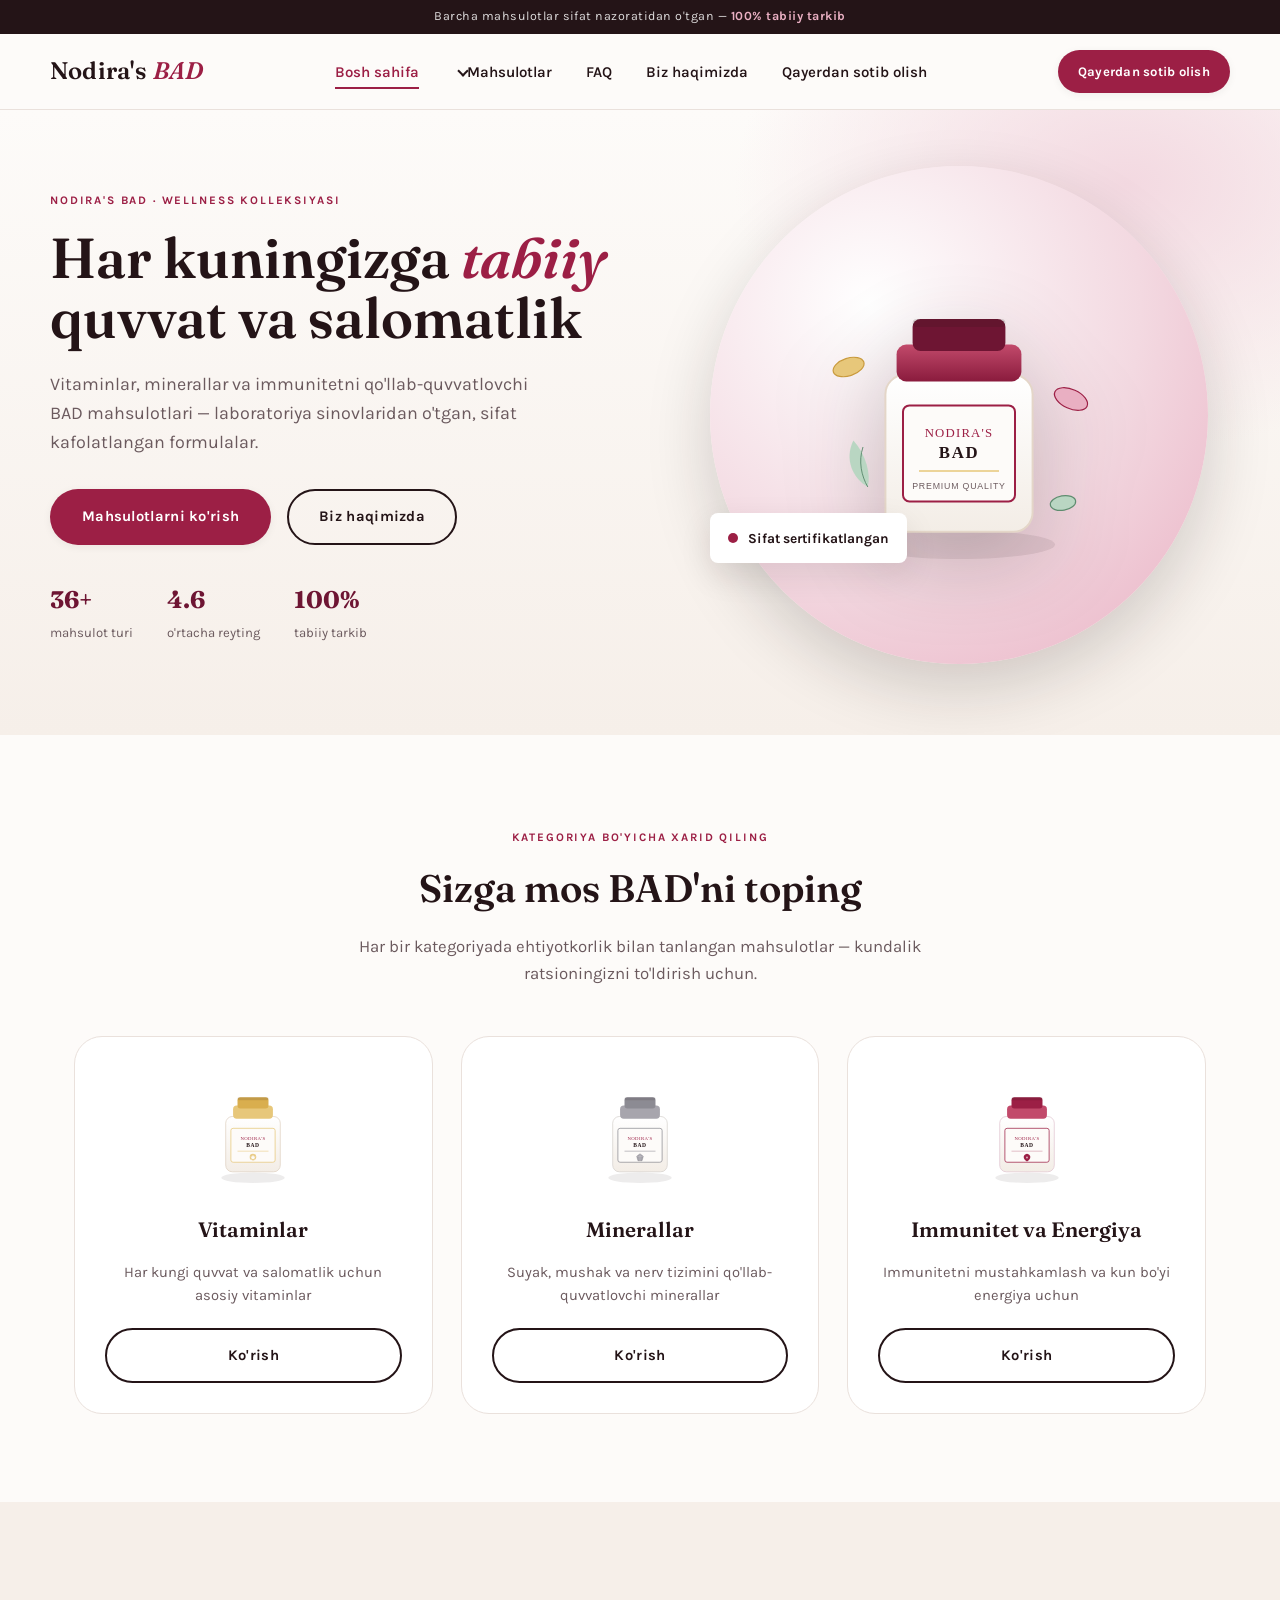
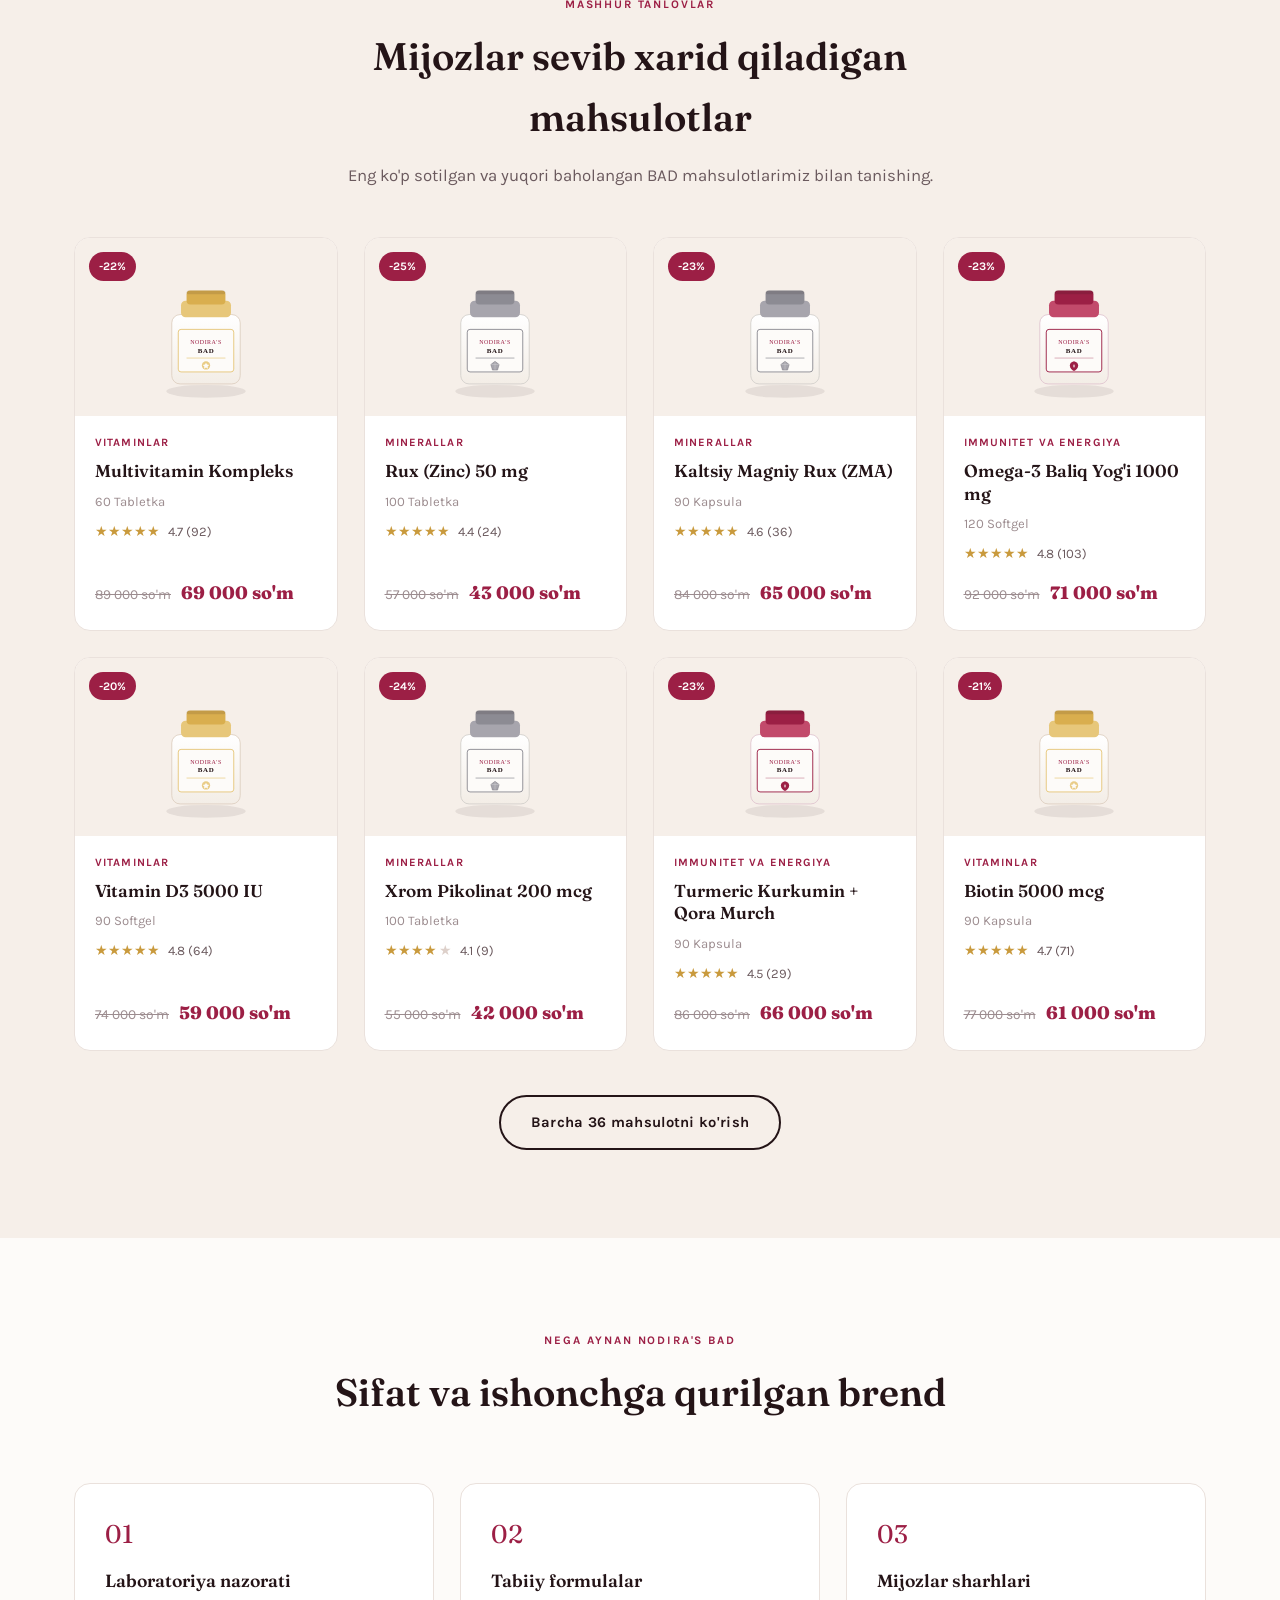
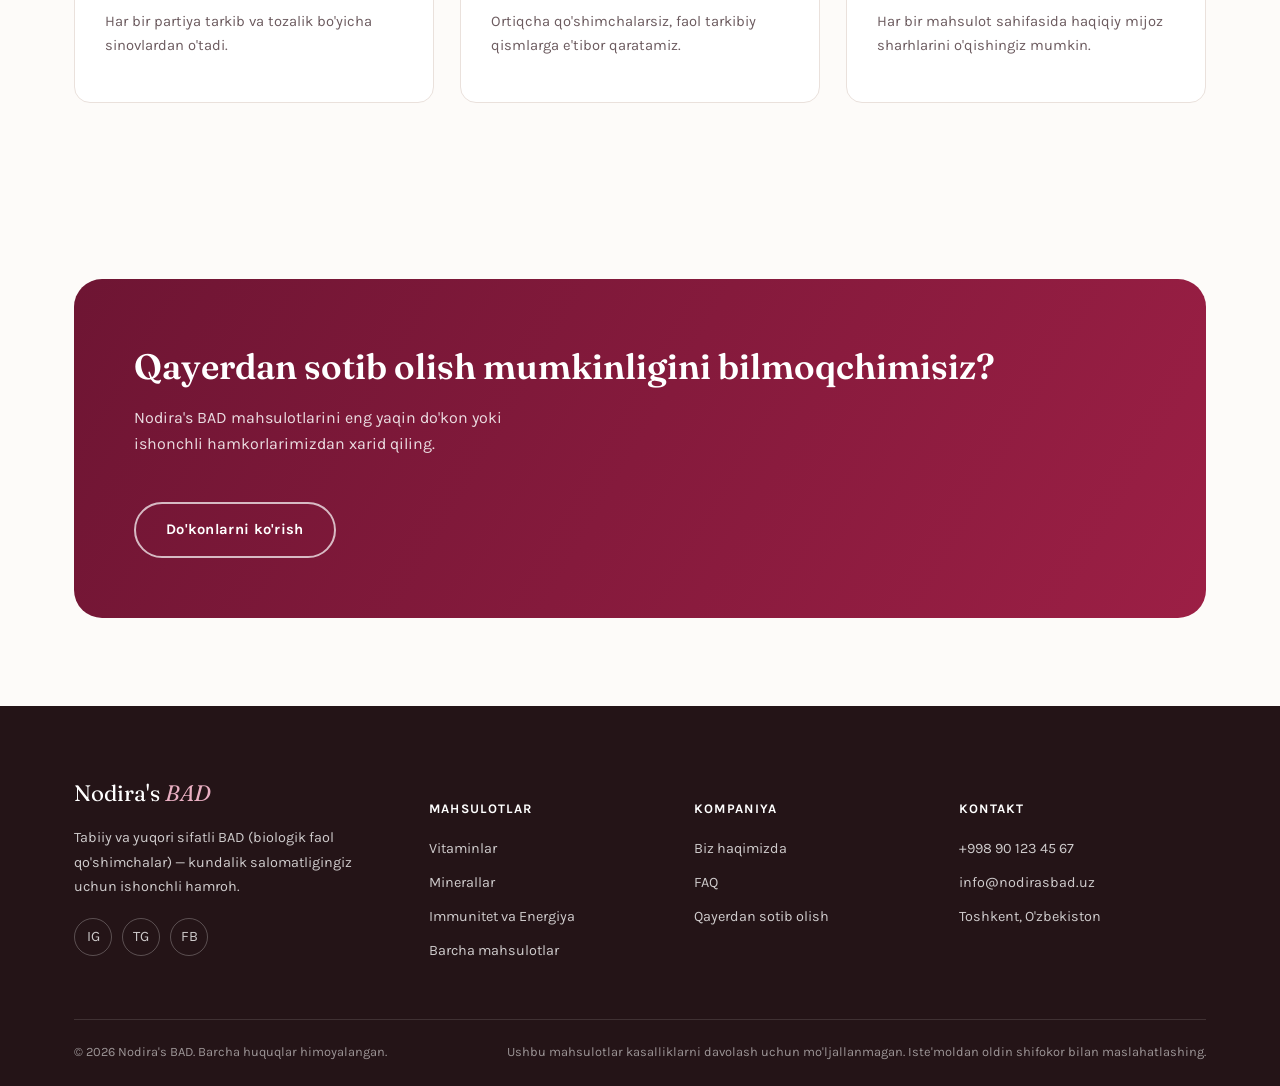
==== index.html @ ff039cf9 "Add Nodira's BAD vitamin/supplement catalog website Static multi-page site with product catalog (36 " ====
<!DOCTYPE html>
<html lang="uz">
<head>
<meta charset="UTF-8">
<meta name="viewport" content="width=device-width, initial-scale=1.0">
<title>Nodira's BAD — Tabiiy vitamin va BAD mahsulotlari</title>
<meta name="description" content="Nodira's BAD — yuqori sifatli vitaminlar, minerallar va immunitetni qo'llab-quvvatlovchi BAD mahsulotlari. Tabiiy, xavfsiz va ishonchli.">
<link rel="icon" type="image/svg+xml" href="assets/images/favicon.svg">
<link rel="preconnect" href="https://fonts.googleapis.com">
<link rel="preconnect" href="https://fonts.gstatic.com" crossorigin>
<link href="https://fonts.googleapis.com/css2?family=Fraunces:ital,opsz,wght@0,9..144,400;0,9..144,600;0,9..144,700;1,9..144,500&family=Karla:wght@400;500;600;700;800&display=swap" rel="stylesheet">
<link rel="stylesheet" href="assets/css/style.css">
</head>
<body>

<header class="site-header">
  <div class="topbar">Barcha mahsulotlar sifat nazoratidan o'tgan — <strong>100% tabiiy tarkib</strong></div>
  <nav class="navbar container">
    <a href="index.html" class="logo">Nodira's <span>BAD</span></a>
    <ul class="nav-links">
      <li><a href="index.html" class="is-active">Bosh sahifa</a></li>
      <li class="has-dropdown">
        <a href="products.html">Mahsulotlar</a>
        <ul class="dropdown">
          <li><a href="products.html">Barcha mahsulotlar</a></li>
          <li><a href="products.html?category=vitaminlar">Vitaminlar</a></li>
          <li><a href="products.html?category=minerallar">Minerallar</a></li>
          <li><a href="products.html?category=immunitet">Immunitet va Energiya</a></li>
        </ul>
      </li>
      <li><a href="faq.html">FAQ</a></li>
      <li><a href="about.html">Biz haqimizda</a></li>
      <li><a href="where-to-buy.html">Qayerdan sotib olish</a></li>
    </ul>
    <div class="nav-actions">
      <a href="where-to-buy.html" class="btn btn-primary btn-sm">Qayerdan sotib olish</a>
    </div>
    <button class="nav-toggle" aria-label="Menyuni ochish"><span></span><span></span><span></span></button>
  </nav>
</header>

<div class="mobile-nav">
  <button class="mobile-nav-close" aria-label="Yopish">&#10005;</button>
  <a href="index.html">Bosh sahifa</a>
  <a href="products.html">Mahsulotlar</a>
  <div class="sub">
    <a href="products.html?category=vitaminlar">Vitaminlar</a>
    <a href="products.html?category=minerallar">Minerallar</a>
    <a href="products.html?category=immunitet">Immunitet va Energiya</a>
  </div>
  <a href="faq.html">FAQ</a>
  <a href="about.html">Biz haqimizda</a>
  <a href="where-to-buy.html">Qayerdan sotib olish</a>
  <div class="mobile-actions"><a href="where-to-buy.html" class="btn btn-primary btn-block">Qayerdan sotib olish</a></div>
</div>

<main>

  <section class="hero">
    <div class="container hero-inner">
      <div class="hero-copy">
        <span class="eyebrow">Nodira's BAD &middot; Wellness Kolleksiyasi</span>
        <h1>Har kuningizga <em>tabiiy</em> quvvat va salomatlik</h1>
        <p>Vitaminlar, minerallar va immunitetni qo'llab-quvvatlovchi BAD mahsulotlari — laboratoriya sinovlaridan o'tgan, sifat kafolatlangan formulalar.</p>
        <div class="hero-actions">
          <a href="products.html" class="btn btn-primary">Mahsulotlarni ko'rish</a>
          <a href="about.html" class="btn btn-outline">Biz haqimizda</a>
        </div>
        <div class="hero-stats">
          <div><strong>36+</strong><span>mahsulot turi</span></div>
          <div><strong>4.6</strong><span>o'rtacha reyting</span></div>
          <div><strong>100%</strong><span>tabiiy tarkib</span></div>
        </div>
      </div>
      <div class="hero-art">
        <div class="ring"></div>
        <img src="assets/images/hero-bottle.svg" alt="Nodira's BAD mahsulot idishi">
        <div class="hero-badge"><span class="dot"></span> Sifat sertifikatlangan</div>
      </div>
    </div>
  </section>

  <section class="section" id="categories">
    <div class="container">
      <div class="section-head">
        <span class="eyebrow">Kategoriya bo'yicha xarid qiling</span>
        <h2>Sizga mos BAD'ni toping</h2>
        <p>Har bir kategoriyada ehtiyotkorlik bilan tanlangan mahsulotlar — kundalik ratsioningizni to'ldirish uchun.</p>
      </div>
      <div class="category-grid" id="categoryGrid"></div>
    </div>
  </section>

  <section class="section section--alt" id="featured">
    <div class="container">
      <div class="section-head">
        <span class="eyebrow">Mashhur tanlovlar</span>
        <h2>Mijozlar sevib xarid qiladigan mahsulotlar</h2>
        <p>Eng ko'p sotilgan va yuqori baholangan BAD mahsulotlarimiz bilan tanishing.</p>
      </div>
      <div class="product-grid" id="featuredGrid"></div>
      <div style="text-align:center; margin-top:44px;">
        <a href="products.html" class="btn btn-outline">Barcha 36 mahsulotni ko'rish</a>
      </div>
    </div>
  </section>

  <section class="section">
    <div class="container">
      <div class="section-head">
        <span class="eyebrow">Nega aynan Nodira's BAD</span>
        <h2>Sifat va ishonchga qurilgan brend</h2>
      </div>
      <div class="values-grid">
        <div class="value-card">
          <span class="num">01</span>
          <h4>Laboratoriya nazorati</h4>
          <p>Har bir partiya tarkib va tozalik bo'yicha sinovlardan o'tadi.</p>
        </div>
        <div class="value-card">
          <span class="num">02</span>
          <h4>Tabiiy formulalar</h4>
          <p>Ortiqcha qo'shimchalarsiz, faol tarkibiy qismlarga e'tibor qaratamiz.</p>
        </div>
        <div class="value-card">
          <span class="num">03</span>
          <h4>Mijozlar sharhlari</h4>
          <p>Har bir mahsulot sahifasida haqiqiy mijoz sharhlarini o'qishingiz mumkin.</p>
        </div>
      </div>
    </div>
  </section>

  <section class="section">
    <div class="container">
      <div class="cta-band">
        <div>
          <h2>Qayerdan sotib olish mumkinligini bilmoqchimisiz?</h2>
          <p>Nodira's BAD mahsulotlarini eng yaqin do'kon yoki ishonchli hamkorlarimizdan xarid qiling.</p>
        </div>
        <a href="where-to-buy.html" class="btn btn-outline-light">Do'konlarni ko'rish</a>
      </div>
    </div>
  </section>

</main>

<footer class="site-footer">
  <div class="container">
    <div class="footer-grid">
      <div>
        <div class="footer-logo">Nodira's <span>BAD</span></div>
        <p>Tabiiy va yuqori sifatli BAD (biologik faol qo'shimchalar) — kundalik salomatligingiz uchun ishonchli hamroh.</p>
        <div class="social-row">
          <a href="#" aria-label="Instagram">IG</a>
          <a href="#" aria-label="Telegram">TG</a>
          <a href="#" aria-label="Facebook">FB</a>
        </div>
      </div>
      <div class="footer-col">
        <h5>Mahsulotlar</h5>
        <ul>
          <li><a href="products.html?category=vitaminlar">Vitaminlar</a></li>
          <li><a href="products.html?category=minerallar">Minerallar</a></li>
          <li><a href="products.html?category=immunitet">Immunitet va Energiya</a></li>
          <li><a href="products.html">Barcha mahsulotlar</a></li>
        </ul>
      </div>
      <div class="footer-col">
        <h5>Kompaniya</h5>
        <ul>
          <li><a href="about.html">Biz haqimizda</a></li>
          <li><a href="faq.html">FAQ</a></li>
          <li><a href="where-to-buy.html">Qayerdan sotib olish</a></li>
        </ul>
      </div>
      <div class="footer-col">
        <h5>Kontakt</h5>
        <ul>
          <li>+998 90 123 45 67</li>
          <li>info@nodirasbad.uz</li>
          <li>Toshkent, O'zbekiston</li>
        </ul>
      </div>
    </div>
    <div class="footer-bottom">
      <span>&copy; 2026 Nodira's BAD. Barcha huquqlar himoyalangan.</span>
      <span>Ushbu mahsulotlar kasalliklarni davolash uchun mo'ljallanmagan. Iste'moldan oldin shifokor bilan maslahatlashing.</span>
    </div>
  </div>
</footer>

<script src="assets/js/products-data.js"></script>
<script src="assets/js/main.js"></script>
<script src="assets/js/reviews.js"></script>
</body>
</html>
---- assets/css/style.css ----
/* ==========================================================================
   Nodira's BAD — asosiy stil fayli
   Ranglar: oq/krem fon + to'qroq pushti (berry pink) aksent.
   Shrift: Fraunces (sarlavhalar) + Karla (matn).
   ========================================================================== */

:root {
  /* --- Brand ranglari --- */
  --color-bg: #FDFBF9;
  --color-surface: #FFFFFF;
  --color-surface-alt: #F6EFE9;
  --color-ink: #241417;
  --color-ink-soft: #6B5A5E;
  --color-ink-faint: #9C8C8F;

  --color-primary: #9C1F45;
  --color-primary-dark: #6E1533;
  --color-primary-light: #F3D9E1;
  --color-primary-soft: #E9AFC2;

  --color-border: #EAE1DC;
  --color-border-strong: #DDD0CA;

  --color-gold: #C99A3D;
  --color-sale: #9C1F45;

  --shadow-sm: 0 2px 8px rgba(36, 20, 23, 0.06);
  --shadow-md: 0 12px 32px rgba(36, 20, 23, 0.10);
  --shadow-lg: 0 24px 64px rgba(36, 20, 23, 0.18);

  --radius-sm: 8px;
  --radius-md: 16px;
  --radius-lg: 28px;

  --font-display: "Fraunces", Georgia, "Times New Roman", serif;
  --font-body: "Karla", "Segoe UI", sans-serif;

  --container-w: 1180px;
}

* { box-sizing: border-box; }
html { scroll-behavior: smooth; }

body {
  margin: 0;
  background: var(--color-bg);
  color: var(--color-ink);
  font-family: var(--font-body);
  font-size: 16px;
  line-height: 1.6;
  -webkit-font-smoothing: antialiased;
}

img { max-width: 100%; display: block; }
a { color: inherit; text-decoration: none; }
ul { list-style: none; margin: 0; padding: 0; }
button { font-family: inherit; cursor: pointer; }
input, select, textarea { font-family: inherit; font-size: 1rem; }

h1, h2, h3, h4 {
  font-family: var(--font-display);
  color: var(--color-ink);
  margin: 0;
  font-weight: 600;
}

.container {
  max-width: var(--container-w);
  margin: 0 auto;
  padding: 0 24px;
}

.eyebrow {
  display: inline-block;
  font-family: var(--font-body);
  font-weight: 700;
  font-size: 0.72rem;
  letter-spacing: 0.16em;
  text-transform: uppercase;
  color: var(--color-primary);
}

.section {
  padding: 88px 0;
}
.section--alt { background: var(--color-surface-alt); }
.section--tight { padding: 56px 0; }

.section-head {
  max-width: 640px;
  margin: 0 auto 48px;
  text-align: center;
}
.section-head h2 {
  font-size: clamp(1.9rem, 3vw, 2.6rem);
  margin-top: 10px;
}
.section-head p {
  color: var(--color-ink-soft);
  margin-top: 14px;
  font-size: 1.05rem;
}
.section-head--left {
  text-align: left;
  margin: 0 0 40px;
}

/* --- Buttons --- */
.btn {
  display: inline-flex;
  align-items: center;
  justify-content: center;
  gap: 8px;
  padding: 14px 30px;
  border-radius: 999px;
  font-weight: 700;
  font-size: 0.92rem;
  letter-spacing: 0.02em;
  border: 2px solid transparent;
  transition: transform 0.2s ease, box-shadow 0.2s ease, background 0.2s ease, color 0.2s ease;
  white-space: nowrap;
}
.btn-primary {
  background: var(--color-primary);
  color: #fff;
  box-shadow: var(--shadow-sm);
}
.btn-primary:hover { background: var(--color-primary-dark); transform: translateY(-2px); box-shadow: var(--shadow-md); }
.btn-outline {
  background: transparent;
  border-color: var(--color-ink);
  color: var(--color-ink);
}
.btn-outline:hover { background: var(--color-ink); color: #fff; }
.btn-outline-light {
  background: transparent;
  border-color: rgba(255,255,255,0.7);
  color: #fff;
}
.btn-outline-light:hover { background: #fff; color: var(--color-primary-dark); }
.btn-sm { padding: 9px 18px; font-size: 0.82rem; }
.btn-block { width: 100%; }
.btn:disabled { opacity: 0.5; cursor: not-allowed; }

/* ==========================================================================
   Header / Nav
   ========================================================================== */
.site-header {
  position: sticky;
  top: 0;
  z-index: 60;
  background: rgba(253, 251, 249, 0.92);
  backdrop-filter: blur(10px);
  border-bottom: 1px solid var(--color-border);
}
.topbar {
  background: var(--color-ink);
  color: rgba(255,255,255,0.85);
  font-size: 0.78rem;
  letter-spacing: 0.04em;
  text-align: center;
  padding: 7px 12px;
}
.topbar strong { color: var(--color-primary-soft); }

.navbar {
  display: flex;
  align-items: center;
  justify-content: space-between;
  padding: 16px 0;
}
.logo {
  font-family: var(--font-display);
  font-size: 1.5rem;
  font-weight: 600;
  letter-spacing: 0.01em;
  color: var(--color-ink);
  display: flex;
  align-items: baseline;
  gap: 6px;
}
.logo span { color: var(--color-primary); font-style: italic; }
.logo small {
  font-family: var(--font-body);
  font-size: 0.6rem;
  font-weight: 700;
  letter-spacing: 0.22em;
  color: var(--color-ink-faint);
  align-self: center;
}

.nav-links {
  display: flex;
  align-items: center;
  gap: 34px;
}
.nav-links > li { position: relative; }
.nav-links a {
  font-size: 0.94rem;
  font-weight: 600;
  color: var(--color-ink);
  padding: 8px 0;
  position: relative;
}
.nav-links a::after {
  content: "";
  position: absolute;
  left: 0; right: 0; bottom: 0;
  height: 2px;
  background: var(--color-primary);
  transform: scaleX(0);
  transform-origin: left;
  transition: transform 0.25s ease;
}
.nav-links a:hover::after,
.nav-links a.is-active::after { transform: scaleX(1); }
.nav-links a.is-active { color: var(--color-primary); }

.has-dropdown > a::before {
  content: "";
  display: inline-block;
  width: 6px; height: 6px;
  border-right: 2px solid currentColor;
  border-bottom: 2px solid currentColor;
  transform: rotate(45deg);
  margin-left: 6px;
  position: relative;
  top: -2px;
}
.dropdown {
  position: absolute;
  top: 100%;
  left: -18px;
  background: var(--color-surface);
  border: 1px solid var(--color-border);
  border-radius: var(--radius-sm);
  box-shadow: var(--shadow-md);
  min-width: 240px;
  padding: 10px;
  opacity: 0;
  visibility: hidden;
  transform: translateY(6px);
  transition: all 0.2s ease;
}
.has-dropdown:hover .dropdown,
.has-dropdown:focus-within .dropdown {
  opacity: 1; visibility: visible; transform: translateY(2px);
}
.dropdown a {
  display: block;
  padding: 10px 14px;
  border-radius: 8px;
  font-weight: 600;
}
.dropdown a:hover { background: var(--color-primary-light); color: var(--color-primary-dark); }
.dropdown a::after { display: none; }

.nav-actions { display: flex; align-items: center; gap: 14px; }
.nav-toggle {
  display: none;
  background: none;
  border: none;
  flex-direction: column;
  gap: 5px;
  padding: 6px;
}
.nav-toggle span { width: 24px; height: 2px; background: var(--color-ink); border-radius: 2px; }

/* ==========================================================================
   Hero
   ========================================================================== */
.hero {
  position: relative;
  overflow: hidden;
  background:
    radial-gradient(560px 380px at 88% 12%, var(--color-primary-light) 0%, transparent 70%),
    linear-gradient(180deg, var(--color-bg) 0%, var(--color-surface-alt) 100%);
}
.hero-inner {
  display: grid;
  grid-template-columns: 1.05fr 0.95fr;
  align-items: center;
  gap: 40px;
  padding: 76px 0 90px;
}
.hero-copy h1 {
  font-size: clamp(2.4rem, 4.4vw, 3.6rem);
  line-height: 1.08;
  margin: 16px 0 22px;
}
.hero-copy h1 em {
  font-style: italic;
  color: var(--color-primary);
}
.hero-copy p {
  font-size: 1.12rem;
  color: var(--color-ink-soft);
  max-width: 480px;
  margin-bottom: 32px;
}
.hero-actions { display: flex; gap: 16px; flex-wrap: wrap; margin-bottom: 36px; }
.hero-stats { display: flex; gap: 34px; }
.hero-stats div strong {
  display: block;
  font-family: var(--font-display);
  font-size: 1.5rem;
  color: var(--color-primary-dark);
}
.hero-stats div span { font-size: 0.82rem; color: var(--color-ink-soft); }

.hero-art {
  position: relative;
  display: flex;
  align-items: center;
  justify-content: center;
}
.hero-art .ring {
  position: absolute;
  inset: 0;
  margin: auto;
  width: 92%;
  aspect-ratio: 1;
  border-radius: 50%;
  background: radial-gradient(circle at 32% 28%, #fff 0%, var(--color-primary-light) 55%, var(--color-primary-soft) 100%);
  box-shadow: var(--shadow-lg);
}
.hero-art img {
  position: relative;
  width: 62%;
  filter: drop-shadow(0 26px 40px rgba(36,20,23,0.22));
  animation: float 5s ease-in-out infinite;
}
.hero-badge {
  position: absolute;
  bottom: 6%;
  left: 4%;
  background: var(--color-surface);
  border-radius: var(--radius-sm);
  box-shadow: var(--shadow-md);
  padding: 14px 18px;
  display: flex;
  align-items: center;
  gap: 10px;
  font-weight: 700;
  font-size: 0.86rem;
}
.hero-badge .dot { width: 10px; height: 10px; border-radius: 50%; background: var(--color-primary); }

@keyframes float {
  0%, 100% { transform: translateY(0); }
  50% { transform: translateY(-14px); }
}

/* ==========================================================================
   Shop by category
   ========================================================================== */
.category-grid {
  display: grid;
  grid-template-columns: repeat(3, 1fr);
  gap: 28px;
}
.category-card {
  position: relative;
  background: var(--color-surface);
  border: 1px solid var(--color-border);
  border-radius: var(--radius-lg);
  padding: 36px 30px 30px;
  text-align: center;
  transition: transform 0.25s ease, box-shadow 0.25s ease, border-color 0.25s ease;
}
.category-card:hover {
  transform: translateY(-6px);
  box-shadow: var(--shadow-md);
  border-color: var(--color-primary-soft);
}
.category-card img { width: 118px; margin: 0 auto 22px; }
.category-card h3 { font-size: 1.3rem; margin-bottom: 10px; }
.category-card p { color: var(--color-ink-soft); font-size: 0.92rem; margin-bottom: 20px; }
.category-card .btn { width: 100%; }

/* ==========================================================================
   Product grid / card
   ========================================================================== */
.filter-bar {
  display: flex;
  gap: 10px;
  flex-wrap: wrap;
  justify-content: center;
  margin-bottom: 44px;
}
.filter-btn {
  background: var(--color-surface);
  border: 1.5px solid var(--color-border-strong);
  color: var(--color-ink-soft);
  padding: 11px 22px;
  border-radius: 999px;
  font-weight: 700;
  font-size: 0.88rem;
  transition: all 0.2s ease;
}
.filter-btn:hover { border-color: var(--color-primary); color: var(--color-primary-dark); }
.filter-btn.is-active {
  background: var(--color-primary);
  border-color: var(--color-primary);
  color: #fff;
}

.product-grid {
  display: grid;
  grid-template-columns: repeat(4, 1fr);
  gap: 26px;
}
.product-card {
  background: var(--color-surface);
  border: 1px solid var(--color-border);
  border-radius: var(--radius-md);
  overflow: hidden;
  text-align: left;
  display: flex;
  flex-direction: column;
  transition: transform 0.22s ease, box-shadow 0.22s ease;
  cursor: pointer;
  padding: 0;
}
.product-card:hover {
  transform: translateY(-5px);
  box-shadow: var(--shadow-md);
}
.product-card__media {
  position: relative;
  background: var(--color-surface-alt);
  padding: 22px 22px 8px;
}
.product-card__media img { width: 100%; height: 148px; object-fit: contain; }
.product-card__badge {
  position: absolute;
  top: 14px; left: 14px;
  background: var(--color-primary);
  color: #fff;
  font-size: 0.72rem;
  font-weight: 700;
  padding: 5px 10px;
  border-radius: 999px;
}
.product-card__body {
  padding: 18px 20px 22px;
  display: flex;
  flex-direction: column;
  gap: 8px;
  flex: 1;
}
.product-card__cat {
  font-size: 0.7rem;
  font-weight: 700;
  letter-spacing: 0.1em;
  text-transform: uppercase;
  color: var(--color-primary);
}
.product-card__name {
  font-family: var(--font-display);
  font-size: 1.08rem;
  font-weight: 600;
  line-height: 1.3;
}
.product-card__form { font-size: 0.82rem; color: var(--color-ink-faint); }

.stars {
  display: inline-flex;
  gap: 2px;
  color: var(--color-gold);
  font-size: 0.9rem;
}
.stars .muted { color: var(--color-border-strong); }
.rating-row {
  display: flex;
  align-items: center;
  gap: 8px;
  font-size: 0.82rem;
  color: var(--color-ink-soft);
}

.price-row {
  margin-top: auto;
  padding-top: 6px;
  display: flex;
  align-items: baseline;
  gap: 10px;
  flex-wrap: wrap;
}
.price-original {
  text-decoration: line-through;
  color: var(--color-ink-faint);
  font-size: 0.86rem;
  white-space: nowrap;
}
.price-sale {
  color: var(--color-sale);
  font-weight: 800;
  font-size: 1.12rem;
  font-family: var(--font-display);
  white-space: nowrap;
}
.price-currency { font-size: 0.68em; font-weight: 700; }

.product-grid-empty {
  text-align: center;
  color: var(--color-ink-soft);
  padding: 60px 0;
  display: none;
}

/* ==========================================================================
   Modal (shared) — product detail & write-a-review
   ========================================================================== */
.modal-overlay {
  position: fixed;
  inset: 0;
  background: rgba(36, 20, 23, 0.55);
  display: none;
  align-items: flex-start;
  justify-content: center;
  padding: 44px 18px;
  overflow-y: auto;
  z-index: 200;
  animation: fadeIn 0.2s ease;
}
.modal-overlay.is-open { display: flex; }
@keyframes fadeIn { from { opacity: 0; } to { opacity: 1; } }
@keyframes popIn {
  from { opacity: 0; transform: translateY(18px) scale(0.98); }
  to { opacity: 1; transform: translateY(0) scale(1); }
}

.modal {
  background: var(--color-surface);
  border-radius: var(--radius-md);
  width: 100%;
  max-width: 920px;
  box-shadow: var(--shadow-lg);
  position: relative;
  animation: popIn 0.28s cubic-bezier(.2,.8,.2,1);
  margin: auto;
}
.modal--review { max-width: 620px; }
.modal-close {
  position: absolute;
  top: 16px; right: 16px;
  width: 38px; height: 38px;
  border-radius: 50%;
  border: 1.5px solid var(--color-border-strong);
  background: var(--color-surface);
  font-size: 1.1rem;
  line-height: 1;
  color: var(--color-ink);
  z-index: 2;
  transition: all 0.2s ease;
}
.modal-close:hover { background: var(--color-ink); color: #fff; border-color: var(--color-ink); }

/* --- Product detail modal --- */
.detail-grid {
  display: grid;
  grid-template-columns: 0.85fr 1.15fr;
  gap: 0;
}
.detail-media {
  background: var(--color-surface-alt);
  border-radius: var(--radius-md) 0 0 var(--radius-md);
  display: flex;
  align-items: center;
  justify-content: center;
  padding: 40px;
}
.detail-media img { width: 100%; max-width: 260px; }
.detail-info { padding: 44px 44px 40px 34px; }
.detail-info .eyebrow { margin-bottom: 8px; display: block; }
.detail-info h3 { font-size: 1.7rem; margin-bottom: 6px; line-height: 1.2; }
.detail-form { color: var(--color-ink-faint); font-size: 0.92rem; margin-bottom: 14px; }
.detail-rating { display: flex; align-items: center; gap: 10px; margin-bottom: 18px; }
.detail-rating a { font-size: 0.86rem; font-weight: 700; color: var(--color-primary); text-decoration: underline; }
.detail-price { display: flex; align-items: baseline; gap: 12px; margin-bottom: 22px; }
.detail-price .price-sale { font-size: 1.6rem; }
.detail-price .price-original { font-size: 1rem; }
.detail-discount {
  background: var(--color-primary-light);
  color: var(--color-primary-dark);
  font-size: 0.76rem;
  font-weight: 800;
  padding: 4px 10px;
  border-radius: 999px;
}
.detail-desc { color: var(--color-ink-soft); margin-bottom: 26px; line-height: 1.7; }
.detail-actions { display: flex; gap: 12px; flex-wrap: wrap; margin-bottom: 8px; }

.reviews-block {
  grid-column: 1 / -1;
  border-top: 1px solid var(--color-border);
  padding: 32px 44px 40px;
}
.reviews-block h4 { font-size: 1.15rem; margin-bottom: 18px; }
.review-item {
  border-bottom: 1px solid var(--color-border);
  padding: 16px 0;
}
.review-item:last-child { border-bottom: none; }
.review-item__head { display: flex; align-items: center; gap: 10px; margin-bottom: 6px; flex-wrap: wrap; }
.review-item__name { font-weight: 700; }
.review-item__meta { font-size: 0.78rem; color: var(--color-ink-faint); }
.review-item__title { font-weight: 700; margin: 4px 0 2px; }
.review-item__text { color: var(--color-ink-soft); font-size: 0.94rem; }
.review-empty { color: var(--color-ink-faint); font-size: 0.92rem; font-style: italic; }

/* --- Review form modal --- */
.review-modal-head {
  padding: 30px 34px 0;
  display: flex;
  gap: 16px;
  align-items: center;
}
.review-modal-head img { width: 64px; height: 64px; object-fit: contain; background: var(--color-surface-alt); border-radius: 10px; padding: 6px; }
.review-modal-head h3 { font-size: 1.2rem; line-height: 1.3; }
.review-modal-head span { font-size: 0.8rem; color: var(--color-ink-faint); }

.review-form { padding: 26px 34px 34px; }
.field-group {
  padding: 16px 0;
  border-bottom: 1px solid var(--color-border);
  display: grid;
  grid-template-columns: 1fr auto;
  gap: 10px 20px;
  align-items: center;
}
.field-group--required { background: linear-gradient(90deg, var(--color-primary-light), transparent 60%); margin: 0 -34px; padding: 16px 34px; }
.field-group label, .field-label {
  font-weight: 700;
  font-size: 0.94rem;
}
.field-hint { font-size: 0.78rem; color: var(--color-ink-faint); font-weight: 400; display: block; margin-top: 2px; }
.field-group--stack { grid-template-columns: 1fr; }
.field-group--stack .field-input { width: 100%; }

.star-input {
  display: inline-flex;
  gap: 4px;
  font-size: 1.5rem;
  color: var(--color-border-strong);
}
.star-input .star {
  cursor: pointer;
  transition: color 0.15s ease, transform 0.15s ease;
}
.star-input .star:hover { transform: scale(1.12); }
.star-input.is-rated .star.is-on,
.star-input .star.is-on { color: var(--color-gold); }
.star-input-label { font-size: 0.8rem; color: var(--color-ink-faint); margin-left: 8px; }

.field-input {
  width: 100%;
  padding: 12px 14px;
  border: 1.5px solid var(--color-border-strong);
  border-radius: 10px;
  background: var(--color-surface);
  color: var(--color-ink);
}
.field-input:focus { outline: none; border-color: var(--color-primary); }
textarea.field-input { resize: vertical; min-height: 110px; }

.media-row { display: flex; gap: 10px; align-items: center; margin-top: 10px; flex-wrap: wrap; }
.chip-btn {
  background: var(--color-surface-alt);
  border: 1.5px dashed var(--color-border-strong);
  padding: 9px 16px;
  border-radius: 999px;
  font-size: 0.82rem;
  font-weight: 700;
  color: var(--color-ink-soft);
}
.chip-btn:hover { border-color: var(--color-primary); color: var(--color-primary-dark); }
.media-row .hint { font-size: 0.78rem; color: var(--color-ink-faint); }

.toggle-row { display: flex; gap: 0; border-radius: 999px; overflow: hidden; border: 1.5px solid var(--color-border-strong); }
.toggle-row button {
  background: var(--color-surface);
  border: none;
  padding: 8px 22px;
  font-weight: 700;
  font-size: 0.86rem;
  color: var(--color-ink-soft);
}
.toggle-row button + button { border-left: 1.5px solid var(--color-border-strong); }
.toggle-row button.is-active { background: var(--color-primary); color: #fff; }

.nps-row { display: flex; gap: 6px; flex-wrap: wrap; }
.nps-row button {
  width: 34px; height: 34px;
  border-radius: 8px;
  border: 1.5px solid var(--color-border-strong);
  background: var(--color-surface);
  font-weight: 700;
  font-size: 0.82rem;
  color: var(--color-ink-soft);
}
.nps-row button.is-active { background: var(--color-primary); border-color: var(--color-primary); color: #fff; }
.nps-labels { display: flex; justify-content: space-between; font-size: 0.76rem; color: var(--color-ink-faint); margin-top: 6px; }

.checkbox-row { display: flex; align-items: flex-start; gap: 10px; padding: 18px 0 6px; }
.checkbox-row input { margin-top: 3px; width: 17px; height: 17px; accent-color: var(--color-primary); }
.checkbox-row label { font-size: 0.86rem; color: var(--color-ink-soft); }
.checkbox-row a { color: var(--color-primary); text-decoration: underline; font-weight: 700; }
.consent-note { font-size: 0.78rem; color: var(--color-ink-faint); margin: 10px 0 22px; }

.form-error { color: var(--color-primary-dark); font-size: 0.84rem; font-weight: 700; margin-bottom: 12px; display: none; }
.form-error.is-visible { display: block; }
.form-success {
  display: none;
  text-align: center;
  padding: 50px 34px 44px;
}
.form-success.is-visible { display: block; }
.form-success .icon {
  width: 62px; height: 62px;
  border-radius: 50%;
  background: var(--color-primary-light);
  color: var(--color-primary);
  display: flex; align-items: center; justify-content: center;
  font-size: 1.6rem;
  margin: 0 auto 18px;
}
.form-success h3 { margin-bottom: 10px; }
.form-success p { color: var(--color-ink-soft); }

select.field-input { appearance: none; background-image: linear-gradient(45deg, transparent 50%, var(--color-ink-soft) 50%), linear-gradient(135deg, var(--color-ink-soft) 50%, transparent 50%); background-position: calc(100% - 20px) 22px, calc(100% - 15px) 22px; background-size: 5px 5px, 5px 5px; background-repeat: no-repeat; }

/* ==========================================================================
   FAQ accordion
   ========================================================================== */
.accordion { max-width: 780px; margin: 0 auto; display: flex; flex-direction: column; gap: 14px; }
.accordion-item {
  background: var(--color-surface);
  border: 1px solid var(--color-border);
  border-radius: var(--radius-sm);
  overflow: hidden;
}
.accordion-q {
  width: 100%;
  background: none;
  border: none;
  padding: 20px 24px;
  display: flex;
  align-items: center;
  justify-content: space-between;
  gap: 16px;
  text-align: left;
  font-family: var(--font-display);
  font-size: 1.05rem;
  font-weight: 600;
}
.accordion-q .plus {
  flex-shrink: 0;
  width: 28px; height: 28px;
  border-radius: 50%;
  border: 1.5px solid var(--color-border-strong);
  display: flex; align-items: center; justify-content: center;
  color: var(--color-primary);
  font-size: 1.2rem;
  transition: transform 0.25s ease;
}
.accordion-item.is-open .accordion-q .plus { transform: rotate(45deg); background: var(--color-primary); color: #fff; border-color: var(--color-primary); }
.accordion-a {
  max-height: 0;
  overflow: hidden;
  transition: max-height 0.3s ease;
}
.accordion-a p { padding: 0 24px 22px; color: var(--color-ink-soft); }

/* ==========================================================================
   About / Where to buy
   ========================================================================== */
.split {
  display: grid;
  grid-template-columns: 1fr 1fr;
  gap: 60px;
  align-items: center;
}
.split-media {
  background: linear-gradient(160deg, var(--color-primary-light), var(--color-surface-alt));
  border-radius: var(--radius-lg);
  padding: 50px;
  display: flex;
  align-items: center;
  justify-content: center;
}
.split-media img { width: 70%; filter: drop-shadow(0 20px 30px rgba(36,20,23,0.18)); }
.stat-row { display: flex; gap: 40px; margin-top: 30px; }
.stat-row strong { display: block; font-family: var(--font-display); font-size: 1.8rem; color: var(--color-primary-dark); }
.stat-row span { font-size: 0.84rem; color: var(--color-ink-soft); }

.values-grid {
  display: grid;
  grid-template-columns: repeat(3, 1fr);
  gap: 26px;
  margin-top: 60px;
}
.value-card {
  background: var(--color-surface);
  border: 1px solid var(--color-border);
  border-radius: var(--radius-md);
  padding: 30px;
}
.value-card .num {
  font-family: var(--font-display);
  font-size: 1.6rem;
  color: var(--color-primary);
  display: block;
  margin-bottom: 12px;
}
.value-card h4 { margin-bottom: 10px; font-size: 1.1rem; }
.value-card p { color: var(--color-ink-soft); font-size: 0.92rem; }

.contact-grid {
  display: grid;
  grid-template-columns: repeat(3, 1fr);
  gap: 26px;
  margin-bottom: 60px;
}
.contact-card {
  background: var(--color-surface);
  border: 1px solid var(--color-border);
  border-radius: var(--radius-md);
  padding: 30px;
  text-align: center;
}
.contact-card .ic {
  width: 52px; height: 52px;
  border-radius: 50%;
  background: var(--color-primary-light);
  color: var(--color-primary-dark);
  display: flex; align-items: center; justify-content: center;
  margin: 0 auto 16px;
  font-size: 1.3rem;
}
.contact-card h4 { margin-bottom: 8px; }
.contact-card p { color: var(--color-ink-soft); font-size: 0.92rem; }

.hours-table {
  width: 100%;
  border-collapse: collapse;
  max-width: 520px;
  margin: 0 auto;
  background: var(--color-surface);
  border: 1px solid var(--color-border);
  border-radius: var(--radius-md);
  overflow: hidden;
}
.hours-table td { padding: 14px 26px; border-bottom: 1px solid var(--color-border); font-size: 0.94rem; }
.hours-table tr:last-child td { border-bottom: none; }
.hours-table td:last-child { text-align: right; font-weight: 700; color: var(--color-primary-dark); }

.map-placeholder {
  border-radius: var(--radius-lg);
  height: 340px;
  background:
    repeating-linear-gradient(45deg, var(--color-surface-alt) 0 2px, transparent 2px 14px),
    var(--color-primary-light);
  border: 1px solid var(--color-border);
  display: flex;
  align-items: center;
  justify-content: center;
  color: var(--color-primary-dark);
  font-weight: 700;
  text-align: center;
  padding: 20px;
}

/* ==========================================================================
   CTA band + Footer
   ========================================================================== */
.cta-band {
  background: linear-gradient(120deg, var(--color-primary-dark), var(--color-primary));
  color: #fff;
  border-radius: var(--radius-lg);
  padding: 60px;
  display: flex;
  align-items: center;
  justify-content: space-between;
  gap: 30px;
  flex-wrap: wrap;
}
.cta-band h2 { color: #fff; font-size: clamp(1.6rem, 3vw, 2.2rem); }
.cta-band p { color: rgba(255,255,255,0.85); margin-top: 10px; max-width: 440px; }

.site-footer {
  background: var(--color-ink);
  color: rgba(255,255,255,0.78);
  padding: 70px 0 24px;
}
.footer-grid {
  display: grid;
  grid-template-columns: 1.4fr 1fr 1fr 1.1fr;
  gap: 40px;
  padding-bottom: 46px;
  border-bottom: 1px solid rgba(255,255,255,0.12);
}
.footer-logo { font-family: var(--font-display); font-size: 1.4rem; color: #fff; margin-bottom: 14px; }
.footer-logo span { color: var(--color-primary-soft); font-style: italic; }
.footer-grid p { font-size: 0.9rem; line-height: 1.7; }
.footer-col h5 {
  color: #fff;
  font-size: 0.82rem;
  letter-spacing: 0.1em;
  text-transform: uppercase;
  margin-bottom: 18px;
}
.footer-col li { margin-bottom: 11px; font-size: 0.9rem; }
.footer-col a:hover { color: var(--color-primary-soft); }
.social-row { display: flex; gap: 10px; margin-top: 18px; }
.social-row a {
  width: 38px; height: 38px;
  border-radius: 50%;
  border: 1px solid rgba(255,255,255,0.25);
  display: flex; align-items: center; justify-content: center;
  font-size: 0.9rem;
}
.social-row a:hover { background: var(--color-primary); border-color: var(--color-primary); }
.footer-bottom {
  padding-top: 22px;
  display: flex;
  justify-content: space-between;
  font-size: 0.8rem;
  color: rgba(255,255,255,0.55);
  flex-wrap: wrap;
  gap: 10px;
}

/* ==========================================================================
   Page hero (inner pages)
   ========================================================================== */
.page-hero {
  padding: 60px 0 40px;
  text-align: center;
  background: linear-gradient(180deg, var(--color-surface-alt), var(--color-bg));
}
.page-hero h1 { font-size: clamp(2rem, 4vw, 2.8rem); margin-top: 12px; }
.page-hero p { color: var(--color-ink-soft); max-width: 560px; margin: 14px auto 0; }
.breadcrumb { font-size: 0.82rem; color: var(--color-ink-faint); margin-bottom: 10px; }
.breadcrumb a:hover { color: var(--color-primary); }

/* ==========================================================================
   Responsive
   ========================================================================== */
@media (max-width: 1080px) {
  .product-grid { grid-template-columns: repeat(3, 1fr); }
}

@media (max-width: 900px) {
  .nav-links, .nav-actions .btn { display: none; }
  .nav-toggle { display: flex; }
  .hero-inner { grid-template-columns: 1fr; text-align: center; }
  .hero-copy p { margin-left: auto; margin-right: auto; }
  .hero-actions, .hero-stats { justify-content: center; }
  .hero-art { order: -1; }
  .category-grid, .values-grid, .contact-grid { grid-template-columns: 1fr 1fr; }
  .split { grid-template-columns: 1fr; }
  .footer-grid { grid-template-columns: 1fr 1fr; }
  .detail-grid { grid-template-columns: 1fr; }
  .detail-media { border-radius: var(--radius-md) var(--radius-md) 0 0; }
  .detail-info { padding: 30px 26px; }
  .reviews-block { padding: 28px 26px 34px; }
}

@media (max-width: 900px) {
  body.nav-open .mobile-nav { display: flex; }
}

.mobile-nav {
  display: none;
  position: fixed;
  inset: 0;
  z-index: 90;
  background: var(--color-bg);
  flex-direction: column;
  padding: 90px 30px 30px;
  gap: 6px;
  overflow-y: auto;
}
.mobile-nav a {
  padding: 16px 4px;
  border-bottom: 1px solid var(--color-border);
  font-weight: 700;
  font-size: 1.05rem;
}
.mobile-nav .sub { padding-left: 16px; }
.mobile-nav .sub a { font-weight: 500; font-size: 0.94rem; border-bottom: none; padding: 10px 4px; color: var(--color-ink-soft); }
.mobile-nav-close {
  position: absolute;
  top: 24px; right: 24px;
  width: 42px; height: 42px;
  border-radius: 50%;
  border: 1.5px solid var(--color-border-strong);
  background: var(--color-surface);
  font-size: 1.2rem;
}
.mobile-actions { margin-top: 20px; }

@media (max-width: 640px) {
  .section { padding: 60px 0; }
  .category-grid, .values-grid, .contact-grid { grid-template-columns: 1fr; }
  .product-grid { grid-template-columns: repeat(2, 1fr); gap: 16px; }
  .product-card__media img { height: 108px; }
  .footer-grid { grid-template-columns: 1fr; gap: 30px; }
  .cta-band { padding: 40px 26px; flex-direction: column; text-align: center; }
  .modal { border-radius: var(--radius-md); }
  .review-form, .review-modal-head { padding-left: 20px; padding-right: 20px; }
  .field-group--required { margin: 0 -20px; padding: 16px 20px; }
  .field-group { grid-template-columns: 1fr; }
  .detail-price .price-sale { font-size: 1.3rem; }
}
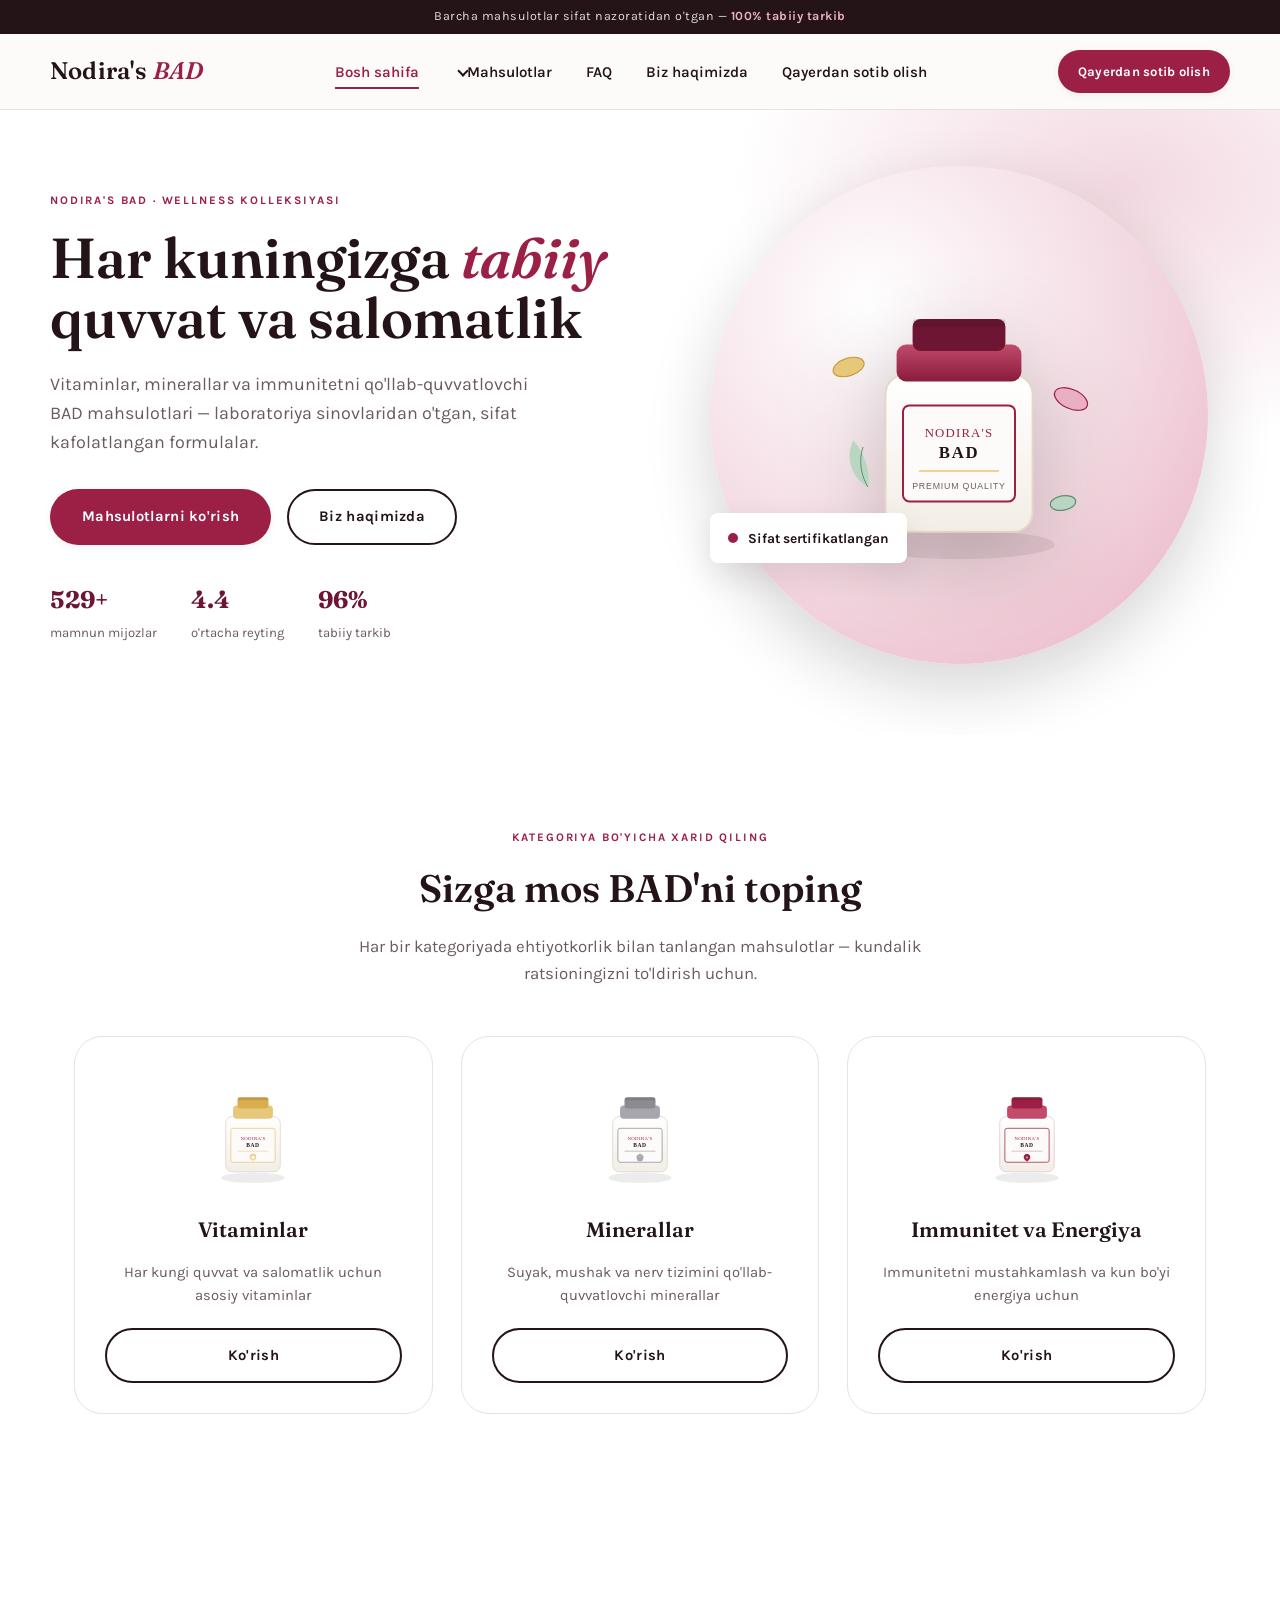
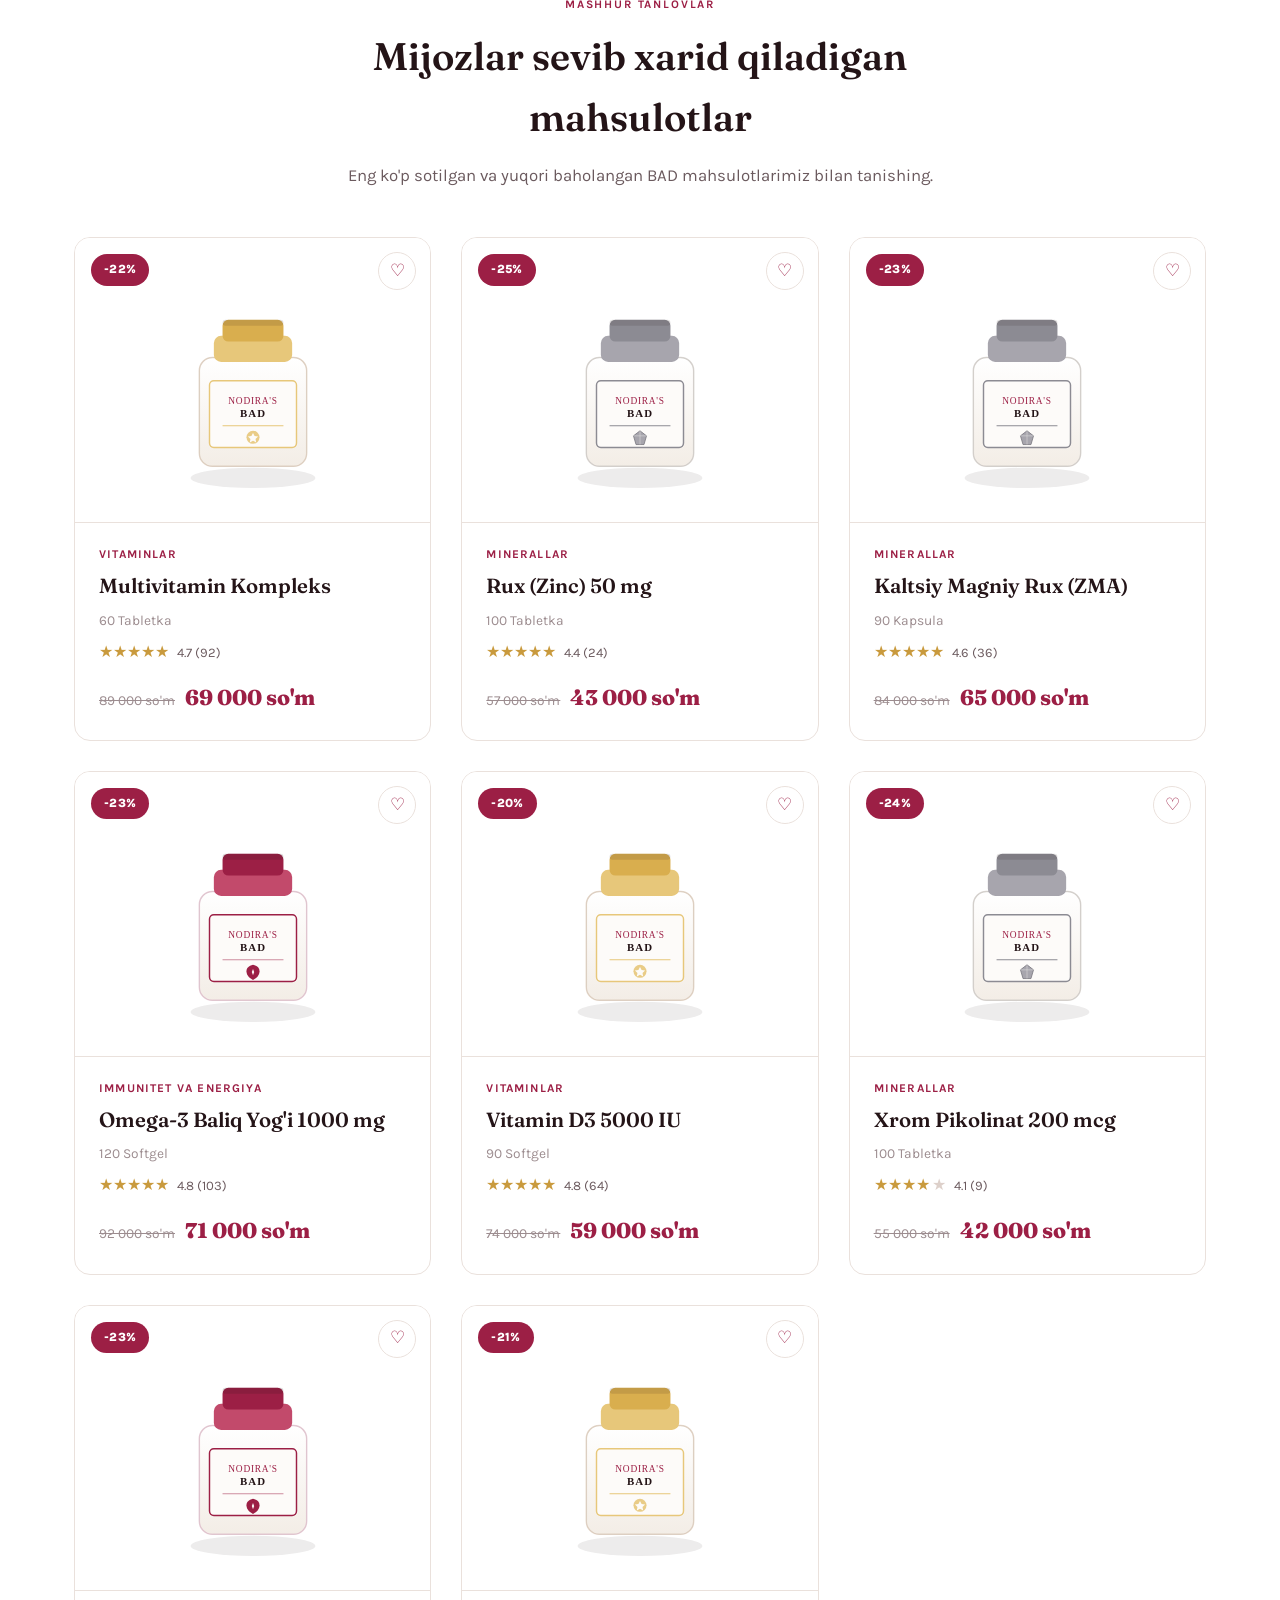
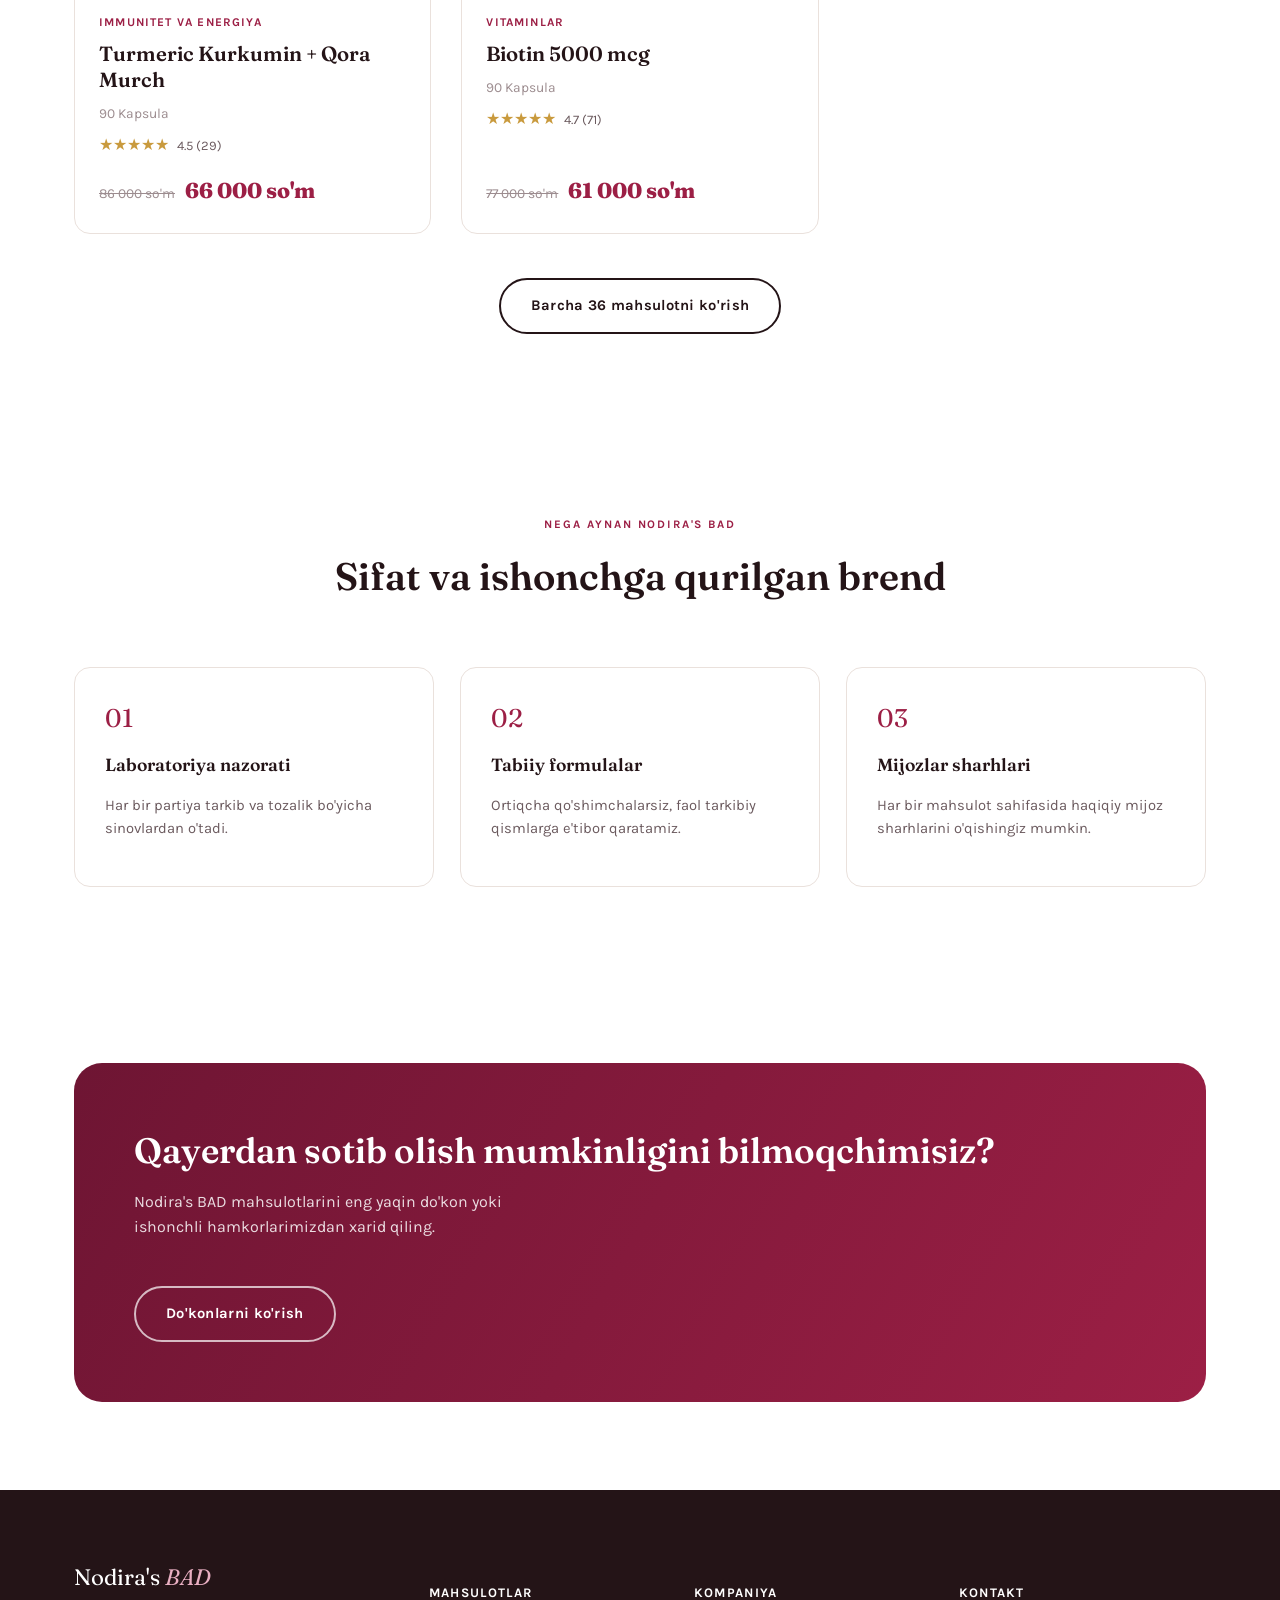
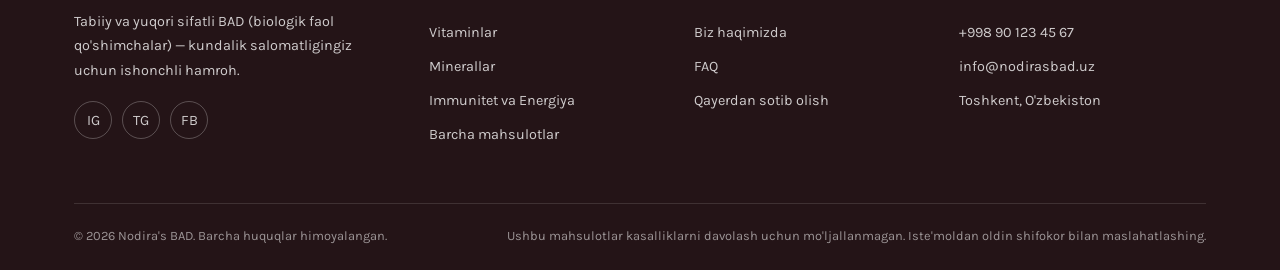
==== commit 38b4dcb7: "Animate hero stat counters and swap product count for customer count Replaces the "36+ mahsulot turi" ====
--- a/index.html
+++ b/index.html
@@ -67,9 +67,9 @@
           <a href="about.html" class="btn btn-outline">Biz haqimizda</a>
         </div>
         <div class="hero-stats">
-          <div><strong>36+</strong><span>mahsulot turi</span></div>
-          <div><strong>4.6</strong><span>o'rtacha reyting</span></div>
-          <div><strong>100%</strong><span>tabiiy tarkib</span></div>
+          <div><strong class="stat-num" data-count-target="550" data-count-suffix="+">0+</strong><span>mamnun mijozlar</span></div>
+          <div><strong class="stat-num" data-count-target="4.6" data-count-decimals="1">0.0</strong><span>o'rtacha reyting</span></div>
+          <div><strong class="stat-num" data-count-target="100" data-count-suffix="%">0%</strong><span>tabiiy tarkib</span></div>
         </div>
       </div>
       <div class="hero-art">
--- a/assets/css/style.css
+++ b/assets/css/style.css
@@ -6,9 +6,9 @@
 
 :root {
   /* --- Brand ranglari --- */
-  --color-bg: #FDFBF9;
+  --color-bg: #FFFFFF;
   --color-surface: #FFFFFF;
-  --color-surface-alt: #F6EFE9;
+  --color-surface-alt: #FFFFFF;
   --color-ink: #241417;
   --color-ink-soft: #6B5A5E;
   --color-ink-faint: #9C8C8F;
@@ -407,8 +407,8 @@
 
 .product-grid {
   display: grid;
-  grid-template-columns: repeat(4, 1fr);
-  gap: 26px;
+  grid-template-columns: repeat(3, 1fr);
+  gap: 30px;
 }
 .product-card {
   background: var(--color-surface);
@@ -429,28 +429,47 @@
 .product-card__media {
   position: relative;
   background: var(--color-surface-alt);
-  padding: 22px 22px 8px;
-}
-.product-card__media img { width: 100%; height: 148px; object-fit: contain; }
+  border-bottom: 1px solid var(--color-border);
+  padding: 34px 30px 18px;
+}
+.product-card__media img { width: 100%; height: 232px; object-fit: contain; }
 .product-card__badge {
   position: absolute;
-  top: 14px; left: 14px;
+  top: 16px; left: 16px;
   background: var(--color-primary);
   color: #fff;
-  font-size: 0.72rem;
-  font-weight: 700;
-  padding: 5px 10px;
+  font-size: 0.76rem;
+  font-weight: 800;
+  letter-spacing: 0.03em;
+  padding: 6px 13px;
   border-radius: 999px;
 }
+.product-card__wishlist {
+  position: absolute;
+  top: 14px; right: 14px;
+  width: 38px; height: 38px;
+  border-radius: 50%;
+  background: var(--color-surface);
+  border: 1px solid var(--color-border);
+  color: var(--color-primary);
+  display: flex;
+  align-items: center;
+  justify-content: center;
+  font-size: 1.05rem;
+  line-height: 1;
+  transition: transform 0.18s ease, box-shadow 0.18s ease;
+}
+.product-card__wishlist:hover { transform: scale(1.08); box-shadow: var(--shadow-sm); }
+.product-card__wishlist.is-saved { color: #fff; background: var(--color-primary); border-color: var(--color-primary); }
 .product-card__body {
-  padding: 18px 20px 22px;
+  padding: 22px 24px 26px;
   display: flex;
   flex-direction: column;
-  gap: 8px;
+  gap: 9px;
   flex: 1;
 }
 .product-card__cat {
-  font-size: 0.7rem;
+  font-size: 0.74rem;
   font-weight: 700;
   letter-spacing: 0.1em;
   text-transform: uppercase;
@@ -458,17 +477,17 @@
 }
 .product-card__name {
   font-family: var(--font-display);
-  font-size: 1.08rem;
+  font-size: 1.28rem;
   font-weight: 600;
-  line-height: 1.3;
-}
-.product-card__form { font-size: 0.82rem; color: var(--color-ink-faint); }
+  line-height: 1.28;
+}
+.product-card__form { font-size: 0.86rem; color: var(--color-ink-faint); }
 
 .stars {
   display: inline-flex;
   gap: 2px;
   color: var(--color-gold);
-  font-size: 0.9rem;
+  font-size: 0.98rem;
 }
 .stars .muted { color: var(--color-border-strong); }
 .rating-row {
@@ -496,7 +515,7 @@
 .price-sale {
   color: var(--color-sale);
   font-weight: 800;
-  font-size: 1.12rem;
+  font-size: 1.34rem;
   font-family: var(--font-display);
   white-space: nowrap;
 }
@@ -565,6 +584,7 @@
 }
 .detail-media {
   background: var(--color-surface-alt);
+  border-right: 1px solid var(--color-border);
   border-radius: var(--radius-md) 0 0 var(--radius-md);
   display: flex;
   align-items: center;
@@ -949,7 +969,7 @@
    Responsive
    ========================================================================== */
 @media (max-width: 1080px) {
-  .product-grid { grid-template-columns: repeat(3, 1fr); }
+  .product-grid { grid-template-columns: repeat(2, 1fr); }
 }
 
 @media (max-width: 900px) {
@@ -963,7 +983,7 @@
   .split { grid-template-columns: 1fr; }
   .footer-grid { grid-template-columns: 1fr 1fr; }
   .detail-grid { grid-template-columns: 1fr; }
-  .detail-media { border-radius: var(--radius-md) var(--radius-md) 0 0; }
+  .detail-media { border-radius: var(--radius-md) var(--radius-md) 0 0; border-right: none; border-bottom: 1px solid var(--color-border); }
   .detail-info { padding: 30px 26px; }
   .reviews-block { padding: 28px 26px 34px; }
 }
@@ -1006,7 +1026,11 @@
   .section { padding: 60px 0; }
   .category-grid, .values-grid, .contact-grid { grid-template-columns: 1fr; }
   .product-grid { grid-template-columns: repeat(2, 1fr); gap: 16px; }
-  .product-card__media img { height: 108px; }
+  .product-card__media { padding: 20px 18px 10px; }
+  .product-card__media img { height: 140px; }
+  .product-card__body { padding: 16px 16px 20px; }
+  .product-card__name { font-size: 1.05rem; }
+  .price-sale { font-size: 1.12rem; }
   .footer-grid { grid-template-columns: 1fr; gap: 30px; }
   .cta-band { padding: 40px 26px; flex-direction: column; text-align: center; }
   .modal { border-radius: var(--radius-md); }
